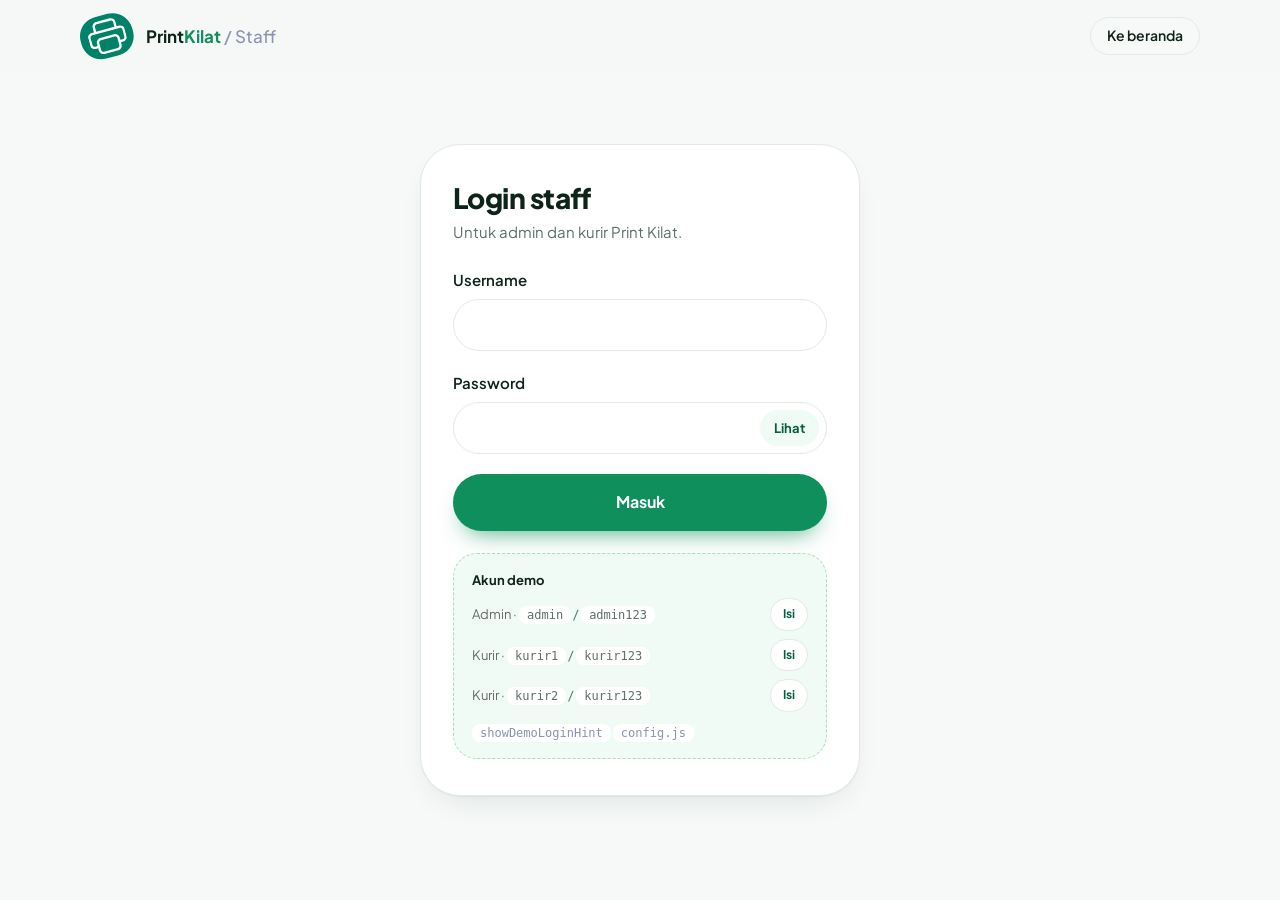
==== admin.html @ 1c11939b "Initial commit - prototype" ====
<!doctype html>
<html lang="id">
  <head>
    <meta charset="UTF-8" />
    <meta name="viewport" content="width=device-width, initial-scale=1.0" />
    <meta name="theme-color" content="#0e8f5c" />
    <meta name="robots" content="noindex" />
    <link rel="icon" href="assets/logo.svg" type="image/svg+xml" />
    <link rel="preconnect" href="https://fonts.googleapis.com" />
    <link rel="preconnect" href="https://fonts.gstatic.com" crossorigin />
    <link
      href="https://fonts.googleapis.com/css2?family=Plus+Jakarta+Sans:wght@400;500;600;700;800&display=swap"
      rel="stylesheet"
    />
    <link rel="stylesheet" href="css/style.css" />
    <link rel="stylesheet" href="css/staff.css" />
    <title>Dashboard admin — Print Kilat</title>
    <script src="js/config.js"></script>
    <script src="js/auth.js"></script>
    <script>
      window.KilatAuth.guard("admin");
    </script>
  </head>
  <body class="staff">
    <header class="site-header">
      <div class="container">
        <a class="staff-brand" href="admin.html"
          ><span class="staff-mark"
            ><svg
              width="54"
              height="47"
              viewBox="0 0 54 47"
              fill="none"
              xmlns="http://www.w3.org/2000/svg"
            >
              <path
                d="M39.0038 42.2586L26.3091 45.6123C15.6298 48.4336 4.55198 42.0997 1.56615 31.4653L0.74669 28.5466C-2.23914 17.9121 3.99767 7.00408 14.677 4.1828L27.3717 0.829096C38.051 -1.99218 49.1288 4.34167 52.1146 14.9762L52.9341 17.8948C55.9199 28.5293 49.6831 39.4373 39.0038 42.2586Z"
                fill="#008268"
              />
              <mask
                id="mask0_0_1"
                style="mask-type: luminance"
                maskUnits="userSpaceOnUse"
                x="3"
                y="0"
                width="48"
                height="47"
              >
                <path
                  d="M40.3651 1.46393e-05L3.98454 9.9082L13.8927 46.2888L50.2733 36.3806L40.3651 1.46393e-05Z"
                  fill="white"
                />
              </mask>
              <g mask="url(#mask0_0_1)">
                <path
                  d="M15.9728 9.08561C14.7667 9.41401 13.7405 10.2082 13.1199 11.2933C12.4993 12.3784 12.3352 13.6656 12.6637 14.8717L13.9022 19.4192L11.6285 20.0385C10.4224 20.367 9.39616 21.1611 8.77556 22.2462C8.15496 23.3313 7.99087 24.6185 8.31937 25.8246L10.1772 32.646C10.5057 33.8521 11.2998 34.8783 12.3849 35.4988C13.47 36.1194 14.7572 36.2835 15.9633 35.955L18.2371 35.3358L18.8564 37.6096C19.1848 38.8156 19.979 39.8419 21.0641 40.4624C22.1492 41.083 23.4364 41.2471 24.6425 40.9186L38.2852 37.203C39.4913 36.8745 40.5175 36.0804 41.1381 34.9953C41.7586 33.9102 41.9227 32.623 41.5942 31.4169L40.975 29.1431L43.2488 28.5239C44.4549 28.1954 45.4811 27.4012 46.1016 26.3161C46.7222 25.231 46.8863 23.9438 46.5578 22.7378L44.7 15.9164C44.3716 14.7103 43.5774 13.6841 42.4923 13.0635C41.4072 12.443 40.12 12.2789 38.9139 12.6073L36.6401 13.2266L35.4016 8.67901C35.0731 7.47291 34.279 6.44672 33.1939 5.82622C32.1088 5.20562 30.8216 5.04151 29.6155 5.36999L15.9728 9.08561ZM14.9375 14.2524C14.7733 13.6494 14.8553 13.0058 15.1656 12.4632C15.4759 11.9207 15.989 11.5236 16.592 11.3594L30.2348 7.64382C30.8378 7.47952 31.4814 7.56162 32.024 7.87192C32.5665 8.18212 32.9636 8.69521 33.1278 9.29831L34.3663 13.8459L16.176 18.8L14.9375 14.2524ZM20.3076 25.0021C19.1015 25.3306 18.0753 26.1247 17.4548 27.2098C16.8342 28.2949 16.6701 29.5821 16.9986 30.7882L17.6178 33.062L15.344 33.6812C14.741 33.8455 14.0974 33.7634 13.5549 33.4531C13.0123 33.1429 12.6152 32.6298 12.451 32.0267L10.5932 25.2053C10.429 24.6023 10.511 23.9587 10.8213 23.4162C11.1316 22.8736 11.6447 22.4765 12.2477 22.3123L39.5332 14.8811C40.1362 14.7169 40.7798 14.7989 41.3224 15.1092C41.8649 15.4195 42.262 15.9326 42.4262 16.5357L44.284 23.357C44.4483 23.9601 44.3662 24.6037 44.0559 25.1462C43.7457 25.6888 43.2326 26.0858 42.6295 26.2501L40.3557 26.8693L39.7365 24.5955C39.408 23.3895 38.6138 22.3632 37.5287 21.7427C36.4436 21.1221 35.1564 20.958 33.9503 21.2865L20.3076 25.0021ZM37.4627 25.2148L39.3205 32.0362C39.4847 32.6392 39.4026 33.2828 39.0924 33.8254C38.7821 34.3679 38.269 34.765 37.6659 34.9292L24.0232 38.6448C23.4202 38.8091 22.7766 38.727 22.234 38.4167C21.6915 38.1064 21.2944 37.5933 21.1301 36.9903L19.2724 30.1689C19.1081 29.5659 19.1902 28.9223 19.5004 28.3797C19.8107 27.8372 20.3238 27.4401 20.9269 27.2759L34.5696 23.5603C35.1727 23.396 35.8163 23.4781 36.3588 23.7884C36.9014 24.0987 37.2984 24.6118 37.4627 25.2148Z"
                  fill="white"
                />
              </g></svg></span
          ><span class="staff-name">Print<b>Kilat</b> <i>/ Staff</i></span></a
        >
        <div class="staff-user">
          <span id="whoLabel"></span
          ><button type="button" class="pill-btn" id="btnLogout">Keluar</button>
        </div>
      </div>
    </header>

    <main class="container staff-main">
      <span class="role-chip">Admin dashboard</span>
      <h1 id="hello">Halo, Admin.</h1>
      <p class="lead">Pantau alur pesanan Print Kilat dari satu tempat.</p>

      <section class="stat-grid" aria-label="Ringkasan">
        <div class="stat">
          <span class="icon-badge"
            ><svg
              width="20"
              height="20"
              viewBox="0 0 24 24"
              fill="none"
              stroke="currentColor"
              stroke-width="2.2"
              stroke-linecap="round"
              stroke-linejoin="round"
              aria-hidden="true"
            >
              <rect x="5" y="3" width="14" height="18" rx="3" />
              <path d="M9 3h6v3H9zM9 11h6M9 15h6" /></svg
          ></span>
          <p class="stat-label">Total pesanan</p>
          <p class="stat-value" id="statTotal">0</p>
        </div>
        <div class="stat">
          <span class="icon-badge"
            ><svg
              width="20"
              height="20"
              viewBox="0 0 24 24"
              fill="none"
              stroke="currentColor"
              stroke-width="2.2"
              stroke-linecap="round"
              stroke-linejoin="round"
              aria-hidden="true"
            >
              <path d="M3 6h11v10H3zM14 9h4l3 3v4h-7" />
              <circle cx="7" cy="18" r="2" />
              <circle cx="17" cy="18" r="2" /></svg
          ></span>
          <p class="stat-label">Masih berjalan</p>
          <p class="stat-value" id="statRunning">0</p>
        </div>
        <div class="stat">
          <span class="icon-badge"
            ><svg
              width="20"
              height="20"
              viewBox="0 0 24 24"
              fill="none"
              stroke="currentColor"
              stroke-width="2.2"
              stroke-linecap="round"
              stroke-linejoin="round"
              aria-hidden="true"
            >
              <path d="M3 3v18h18M8 17v-5M13 17V8M18 17v-8" /></svg
          ></span>
          <p class="stat-label">Pendapatan</p>
          <p class="stat-value" id="statRevenue">Rp0</p>
        </div>
      </section>

      <section class="card list-card" aria-labelledby="listTitle">
        <div class="list-head">
          <h2 id="listTitle">Pesanan terbaru</h2>
          <span class="count-chip" id="countChip">0 order</span>
        </div>
        <div
          class="filters"
          id="filters"
          role="group"
          aria-label="Filter pesanan"
        ></div>
        <div class="order-list" id="orderList"></div>
      </section>

      <div class="demo-tools">
        <p>
          Alat demo. Data pesanan tersimpan di browser ini saja, jadi pesanan
          dari perangkat lain tidak akan muncul di sini.
        </p>
        <button type="button" class="btn btn-ghost btn-sm" id="btnSeed">
          Isi data contoh
        </button>
        <button type="button" class="btn btn-ghost btn-sm" id="btnClear">
          Hapus semua data
        </button>
      </div>
    </main>

    <script src="js/db.js"></script>
    <script src="js/pricing.js"></script>
    <script src="js/admin.js"></script>
  </body>
</html>
---- css/style.css ----
/* ============================================================
   Print Kilat — style.css
   Bagian: 1 Token · 2 Dasar · 3 Komponen · 4 Landing · 5 Pemesanan · 6 Pelacakan
   ============================================================ */

/* ---------- 1. TOKEN ---------- */
:root {
  --green-800: #065f3d;
  --green-700: #0a7a4d;
  --green-600: #0e8f5c;
  --green-500: #16a56a;
  --mint-50: #f1fbf6;
  --mint-100: #e3f7ec;
  --mint-200: #c9eed9;
  --mint-300: #a9e0c2;
  --ink: #0f2419;
  --muted: #5d7066;
  --hint: #8a93b3;
  --line: #e3e9e5;
  --bg: #f5f8f6;
  --card: #ffffff;
  --danger: #b93a0b;
  --danger-bg: #fff1ea;
  --r-sm: 14px;
  --r-md: 20px;
  --r-lg: 28px;
  --shadow:
    0 1px 2px rgba(15, 36, 25, 0.04), 0 14px 34px -16px rgba(15, 36, 25, 0.14);
  --font: "Plus Jakarta Sans", system-ui, -apple-system, "Segoe UI", sans-serif;
}

/* ---------- 2. DASAR ---------- */
/* Buat gambar di index */
.image {
  width: 400px;
  height: 600px;
  border-radius: 20px;
  overflow: hidden;
}

.image img {
  width: 100%;
  height: 100%;
  object-fit: cover;
  display: block;
}
*,
*::before,
*::after {
  box-sizing: border-box;
}
html {
  scroll-behavior: smooth;
}
body {
  margin: 0;
  background: var(--bg);
  color: var(--ink);
  font: 400 16px/1.55 var(--font);
  -webkit-font-smoothing: antialiased;
}
body.modal-open {
  overflow: hidden;
}
img,
svg {
  display: block;
  max-width: 100%;
}
button,
input,
select {
  font: inherit;
  color: inherit;
}
a {
  color: inherit;
}
h1,
h2,
h3,
p {
  margin: 0;
}
h1,
h2,
h3 {
  letter-spacing: -0.02em;
  line-height: 1.2;
}
:focus-visible {
  outline: 3px solid var(--green-500);
  outline-offset: 3px;
}
[hidden] {
  display: none !important;
}
.container {
  width: min(1120px, 100% - 40px);
  margin-inline: auto;
}
.sr-only {
  position: absolute;
  width: 1px;
  height: 1px;
  padding: 0;
  margin: -1px;
  overflow: hidden;
  clip: rect(0, 0, 0, 0);
  white-space: nowrap;
  border: 0;
}
@media (prefers-reduced-motion: reduce) {
  *,
  *::before,
  *::after {
    animation: none !important;
    transition: none !important;
    scroll-behavior: auto !important;
  }
}

/* ---------- 3. KOMPONEN ---------- */
.site-header {
  position: sticky;
  top: 0;
  z-index: 20;
  background: rgba(245, 248, 246, 0.88);
  backdrop-filter: blur(12px);
  -webkit-backdrop-filter: blur(12px);
}
.site-header .container {
  display: flex;
  align-items: center;
  justify-content: space-between;
  height: 72px;
}
.logo {
  display: inline-flex;
  align-items: center;
  gap: 10px;
  font-weight: 800;
  font-size: 19px;
  letter-spacing: -0.02em;
  text-decoration: none;
}
.nav {
  display: flex;
  align-items: center;
  gap: 6px;
}
.nav .link {
  padding: 10px 14px;
  border-radius: 999px;
  text-decoration: none;
  color: var(--muted);
  font-weight: 600;
  font-size: 15px;
  transition:
    background 0.15s,
    color 0.15s;
}
.nav .link:hover {
  background: var(--mint-100);
  color: var(--green-800);
}
@media (max-width: 720px) {
  .nav .link {
    display: none;
  }
}

.btn {
  display: inline-flex;
  align-items: center;
  justify-content: center;
  gap: 8px;
  border: 0;
  cursor: pointer;
  border-radius: 999px;
  padding: 14px 26px;
  font-weight: 700;
  font-size: 16px;
  text-decoration: none;
  transition:
    transform 0.15s,
    background 0.15s,
    box-shadow 0.15s;
}
.btn-primary {
  background: var(--green-600);
  color: #fff;
  box-shadow: 0 12px 24px -12px rgba(14, 143, 92, 0.8);
}
.btn-primary:hover {
  background: var(--green-700);
}
.btn-primary:active {
  transform: scale(0.98);
}
.btn-primary[disabled] {
  background: #b3c7bc;
  box-shadow: none;
  cursor: not-allowed;
}
.btn-ghost {
  background: #fff;
  border: 1px solid var(--line);
  color: var(--ink);
}
.btn-ghost:hover {
  background: var(--mint-50);
  border-color: var(--mint-300);
}
.btn-ghost[disabled] {
  opacity: 0.6;
  cursor: not-allowed;
}
.btn-block {
  width: 100%;
  padding: 16px 24px;
}
.btn-sm {
  padding: 10px 18px;
  font-size: 14px;
}

.card {
  background: var(--card);
  border: 1px solid var(--line);
  border-radius: var(--r-lg);
  padding: 28px;
  box-shadow: var(--shadow);
}
.card-head {
  display: flex;
  justify-content: space-between;
  align-items: flex-start;
  gap: 12px;
  margin-bottom: 20px;
}
.card-head h2 {
  font-size: 24px;
  font-weight: 800;
}
.eyebrow {
  font-size: 12px;
  font-weight: 700;
  letter-spacing: 0.12em;
  text-transform: uppercase;
  color: var(--green-600);
  margin-bottom: 8px;
  display: flex;
  align-items: center;
  gap: 6px;
}
.icon-badge {
  width: 40px;
  height: 40px;
  border-radius: 50%;
  display: grid;
  place-items: center;
  color: var(--green-600);
  background: var(--mint-50);
  flex: none;
}
.chip {
  font-size: 12px;
  font-weight: 600;
  color: var(--muted);
  background: #fff;
  border: 1px solid var(--line);
  padding: 3px 12px;
  border-radius: 999px;
}
.hint {
  font-size: 13px;
  color: var(--hint);
  margin-top: 8px;
}
.hint.center {
  text-align: center;
}

.field {
  margin-bottom: 20px;
}
.field:last-child {
  margin-bottom: 0;
}
.field > label,
.field-label {
  display: block;
  font-weight: 600;
  font-size: 15px;
  margin-bottom: 8px;
}
.input,
.select {
  width: 100%;
  height: 52px;
  padding: 0 20px;
  border: 1.5px solid var(--line);
  border-radius: 999px;
  background: #fff;
  font-size: 15px;
  font-weight: 500;
  transition:
    border-color 0.15s,
    box-shadow 0.15s;
}
.input::placeholder {
  color: #9aa79f;
  font-weight: 400;
}
.input:focus,
.select:focus {
  outline: none;
  border-color: var(--green-500);
  box-shadow: 0 0 0 4px rgba(22, 165, 106, 0.15);
}
.input[aria-invalid="true"] {
  border-color: var(--danger);
  box-shadow: 0 0 0 4px rgba(185, 58, 11, 0.1);
}
.select {
  appearance: none;
  -webkit-appearance: none;
  cursor: pointer;
  font-weight: 600;
  padding-right: 48px;
  background-image: url("data:image/svg+xml,%3Csvg xmlns='http://www.w3.org/2000/svg' width='18' height='18' viewBox='0 0 24 24' fill='none' stroke='%230f2419' stroke-width='2.6' stroke-linecap='round' stroke-linejoin='round'%3E%3Cpath d='m6 9 6 6 6-6'/%3E%3C/svg%3E");
  background-repeat: no-repeat;
  background-position: right 18px center;
}
.field-error,
.form-error {
  color: var(--danger);
  font-size: 13px;
  font-weight: 600;
  margin-top: 8px;
}
.form-error {
  background: var(--danger-bg);
  border-radius: var(--r-sm);
  padding: 12px 14px;
  margin: 0 0 14px;
  line-height: 1.45;
}

.seg {
  display: grid;
  grid-auto-flow: column;
  grid-auto-columns: 1fr;
  gap: 4px;
  padding: 4px;
  background: var(--mint-50);
  border: 1.5px solid var(--line);
  border-radius: 999px;
}
.seg label {
  position: relative;
}
.seg input {
  position: absolute;
  inset: 0;
  opacity: 0;
  cursor: pointer;
}
.seg span {
  display: block;
  text-align: center;
  padding: 11px 10px;
  border-radius: 999px;
  font-weight: 600;
  font-size: 14px;
  color: var(--muted);
  transition:
    background 0.15s,
    color 0.15s;
}
.seg input:checked + span {
  background: #fff;
  color: var(--green-800);
  box-shadow: 0 1px 4px rgba(15, 36, 25, 0.14);
}
.seg input:focus-visible + span {
  outline: 3px solid var(--green-500);
}

.stepper {
  display: flex;
  align-items: center;
  height: 52px;
  border: 1.5px solid var(--line);
  border-radius: 999px;
  background: #fff;
  padding: 0 6px;
}
.stepper:focus-within {
  border-color: var(--green-500);
  box-shadow: 0 0 0 4px rgba(22, 165, 106, 0.15);
}
.stepper button {
  width: 40px;
  height: 40px;
  border: 0;
  border-radius: 50%;
  background: var(--mint-50);
  color: var(--green-700);
  font-size: 20px;
  font-weight: 700;
  cursor: pointer;
  line-height: 1;
}
.stepper button:hover {
  background: var(--mint-100);
}
.stepper input {
  flex: 1;
  min-width: 0;
  border: 0;
  outline: 0;
  text-align: center;
  font-weight: 700;
  font-size: 16px;
  background: transparent;
  -moz-appearance: textfield;
}
.stepper input::-webkit-outer-spin-button,
.stepper input::-webkit-inner-spin-button {
  -webkit-appearance: none;
  margin: 0;
}

.grid-2 {
  display: grid;
  grid-template-columns: 1fr 1fr;
  gap: 20px;
}
@media (max-width: 560px) {
  .grid-2 {
    grid-template-columns: 1fr;
  }
}

/* ---------- 4. LANDING ---------- */
.hero {
  display: grid;
  grid-template-columns: 1.05fr 0.95fr;
  gap: 40px;
  align-items: center;
  padding: 48px 0 72px;
}
.hero h1 {
  font-size: clamp(40px, 6vw, 68px);
  font-weight: 800;
  letter-spacing: -0.035em;
  line-height: 1.05;
  max-width: 12ch;
}
.hero-lead {
  margin-top: 20px;
  font-size: 19px;
  color: var(--muted);
  max-width: 46ch;
}
.hero-cta {
  display: flex;
  flex-wrap: wrap;
  gap: 12px;
  margin-top: 32px;
}
.hero-cta .btn-primary {
  padding: 18px 34px;
  font-size: 17px;
}
.hero-facts {
  list-style: none;
  padding: 0;
  margin: 32px 0 0;
  display: flex;
  flex-wrap: wrap;
  gap: 10px;
}
.hero-facts li {
  background: #fff;
  border: 1px solid var(--line);
  padding: 8px 16px;
  border-radius: 999px;
  font-size: 14px;
  font-weight: 600;
  color: var(--green-800);
}

.hero-art {
  position: relative;
  background: var(--mint-100);
  border-radius: 44px;
  padding: 28px 20px 8px;
  overflow: hidden;
}
.hero-art .image {
  width: 100%;
  height: auto;
}
.art-chip {
  position: absolute;
  background: #fff;
  border-radius: 999px;
  padding: 10px 16px;
  font-size: 13px;
  font-weight: 700;
  box-shadow: var(--shadow);
  display: flex;
  align-items: center;
  gap: 8px;
}
.art-chip i {
  width: 10px;
  height: 10px;
  border-radius: 50%;
  background: var(--green-500);
}
.art-chip.c1 {
  top: 26px;
  left: 22px;
}
.art-chip.c2 {
  bottom: 34px;
  right: 22px;
}
.paper-feed {
  animation: feed 5s ease-in-out infinite;
  transform-box: fill-box;
}
@keyframes feed {
  0% {
    transform: translateY(90px);
    opacity: 0;
  }
  8% {
    opacity: 1;
  }
  58%,
  86% {
    transform: translateY(0);
    opacity: 1;
  }
  100% {
    transform: translateY(-14px);
    opacity: 0;
  }
}

.section {
  padding: 72px 0;
}
.section-head {
  max-width: 640px;
  margin-bottom: 36px;
}
.section-head h2 {
  font-size: clamp(28px, 4vw, 40px);
  font-weight: 800;
}
.section-head p {
  margin-top: 12px;
  color: var(--muted);
  font-size: 17px;
}

.how {
  display: grid;
  grid-template-columns: repeat(3, 1fr);
  gap: 20px;
}
.how .card {
  padding: 28px;
}
.how-num {
  width: 44px;
  height: 44px;
  border-radius: 50%;
  background: var(--green-600);
  color: #fff;
  display: grid;
  place-items: center;
  font-weight: 800;
  margin-bottom: 18px;
}
.how h3 {
  font-size: 20px;
  font-weight: 800;
  margin-bottom: 8px;
}
.how p {
  color: var(--muted);
}

.bento {
  display: grid;
  grid-template-columns: repeat(3, 1fr);
  gap: 20px;
}
.bento .card {
  padding: 28px;
}
.bento .wide {
  grid-column: span 2;
  background: var(--green-600);
  border-color: var(--green-600);
  color: #fff;
}
.bento .wide p {
  color: rgba(255, 255, 255, 0.85);
}
.bento h3 {
  font-size: 20px;
  font-weight: 800;
  margin: 14px 0 8px;
}
.bento p {
  color: var(--muted);
}
.bento .icon-badge {
  width: 46px;
  height: 46px;
}
.bento .wide .icon-badge {
  background: rgba(255, 255, 255, 0.18);
  color: #fff;
}
.big-metric {
  font-size: clamp(40px, 6vw, 64px);
  font-weight: 800;
  letter-spacing: -0.04em;
  line-height: 1;
  margin-top: 18px;
}
.big-metric small {
  font-size: 0.38em;
  font-weight: 700;
  letter-spacing: 0;
  margin-left: 8px;
  opacity: 0.85;
}

.price-band {
  display: grid;
  grid-template-columns: 1fr 1fr;
  gap: 32px;
  align-items: center;
  background: #fff;
  border: 1px solid var(--line);
  border-radius: 40px;
  padding: 44px;
  box-shadow: var(--shadow);
}
.price-list {
  list-style: none;
  margin: 0;
  padding: 0;
  display: grid;
  gap: 10px;
}
.price-list li {
  display: flex;
  justify-content: space-between;
  gap: 12px;
  padding: 14px 20px;
  background: var(--mint-50);
  border-radius: 999px;
  font-weight: 600;
}
.price-list li strong {
  color: var(--green-700);
}

.cta-band {
  text-align: center;
  background: var(--green-600);
  color: #fff;
  border-radius: 44px;
  padding: 64px 24px;
}
.cta-band h2 {
  font-size: clamp(28px, 4vw, 42px);
  font-weight: 800;
}
.cta-band p {
  margin: 12px auto 28px;
  max-width: 44ch;
  opacity: 0.9;
}
.cta-band .btn {
  background: #fff;
  color: var(--green-800);
  padding: 18px 36px;
  font-size: 17px;
}
.cta-band .btn:hover {
  background: var(--mint-100);
}
.site-footer {
  padding: 40px 0 56px;
  color: var(--muted);
  font-size: 14px;
  text-align: center;
}

@media (max-width: 900px) {
  .hero {
    grid-template-columns: 1fr;
    padding-top: 24px;
  }
  .hero h1 {
    max-width: none;
  }
  .how,
  .bento {
    grid-template-columns: 1fr;
  }
  .bento .wide {
    grid-column: auto;
  }
  .price-band {
    grid-template-columns: 1fr;
    padding: 28px;
  }
}

/* ---------- 5. PEMESANAN ---------- */
.page-head {
  padding: 12px 0 28px;
}
.back {
  display: inline-flex;
  align-items: center;
  gap: 6px;
  text-decoration: none;
  color: var(--muted);
  font-weight: 600;
  font-size: 14px;
  margin-bottom: 14px;
}
.back:hover {
  color: var(--green-700);
}
.page-head h1 {
  font-size: clamp(28px, 4vw, 38px);
  font-weight: 800;
}
.page-head p {
  color: var(--muted);
  margin-top: 6px;
}

.order-grid {
  display: grid;
  grid-template-columns: minmax(0, 1fr) 360px;
  gap: 24px;
  align-items: start;
  padding-bottom: 64px;
}
.steps {
  display: grid;
  gap: 24px;
}
.side {
  position: sticky;
  top: 92px;
  display: grid;
  gap: 16px;
}
@media (max-width: 960px) {
  .order-grid {
    grid-template-columns: 1fr;
  }
  .side {
    position: static;
  }
}
@media (max-width: 560px) {
  .card {
    padding: 22px;
  }
  .card-head h2 {
    font-size: 21px;
  }
}

.loc-row {
  display: flex;
  flex-wrap: wrap;
  align-items: center;
  gap: 12px;
}
.loc-row .hint {
  margin: 0;
  flex: 1 1 200px;
}

.dropzone {
  position: relative;
  display: grid;
  place-items: center;
  text-align: center;
  gap: 4px;
  padding: 40px 20px;
  border: 2px dashed var(--mint-300);
  border-radius: 24px;
  background: #fbfefc;
  cursor: pointer;
  transition:
    background 0.15s,
    border-color 0.15s;
}
.dropzone:hover,
.dropzone.is-drag {
  background: var(--mint-50);
  border-color: var(--green-500);
}
.dropzone:focus-within {
  outline: 3px solid var(--green-500);
  outline-offset: 3px;
}
.dropzone.is-invalid {
  border-color: var(--danger);
  background: var(--danger-bg);
}
.dz-icon {
  width: 52px;
  height: 52px;
  border-radius: 50%;
  background: #fff;
  display: grid;
  place-items: center;
  color: var(--green-600);
  box-shadow: var(--shadow);
  margin-bottom: 8px;
}
.dz-title {
  font-weight: 700;
  font-size: 15px;
}
.dz-sub {
  font-size: 12px;
  color: var(--hint);
}
.file-input {
  position: absolute;
  width: 1px;
  height: 1px;
  opacity: 0;
}

.preview {
  margin-top: 18px;
  border: 1px solid var(--line);
  border-radius: 24px;
  overflow: hidden;
}
.preview-top {
  display: flex;
  align-items: center;
  gap: 12px;
  padding: 14px 18px;
  background: var(--mint-50);
  flex-wrap: wrap;
}
.file-badge {
  width: 42px;
  height: 42px;
  border-radius: 12px;
  background: var(--green-600);
  color: #fff;
  font-size: 11px;
  font-weight: 800;
  display: grid;
  place-items: center;
  flex: none;
}
.file-meta {
  flex: 1 1 160px;
  min-width: 0;
}
.file-name {
  font-weight: 700;
  font-size: 15px;
  overflow: hidden;
  text-overflow: ellipsis;
  white-space: nowrap;
}
.file-sub {
  font-size: 13px;
  color: var(--muted);
}
.preview-stage {
  background: #e8eeea;
  padding: 16px;
  max-height: 540px;
  overflow: auto;
}
.preview-stage canvas {
  width: 100%;
  height: auto;
  border-radius: 8px;
  box-shadow: 0 6px 20px -8px rgba(15, 36, 25, 0.35);
  background: #fff;
}
.docx-paper {
  background: #fff;
  padding: 32px;
  border-radius: 8px;
  font-size: 14px;
  line-height: 1.65;
  box-shadow: 0 6px 20px -8px rgba(15, 36, 25, 0.35);
  overflow-wrap: anywhere;
}
.docx-paper img {
  max-width: 100%;
  height: auto;
}
.docx-paper table {
  border-collapse: collapse;
  max-width: 100%;
}
.docx-paper td,
.docx-paper th {
  border: 1px solid var(--line);
  padding: 6px 10px;
}
.preview-bottom {
  display: flex;
  align-items: center;
  justify-content: space-between;
  gap: 12px;
  padding: 12px 18px;
  flex-wrap: wrap;
  border-top: 1px solid var(--line);
}
.pager {
  display: inline-flex;
  align-items: center;
  gap: 10px;
  font-size: 14px;
  font-weight: 600;
}
.pager button {
  width: 36px;
  height: 36px;
  border-radius: 50%;
  border: 1px solid var(--line);
  background: #fff;
  cursor: pointer;
  font-weight: 700;
}
.pager button:hover:not([disabled]) {
  background: var(--mint-100);
}
.pager button[disabled] {
  opacity: 0.4;
  cursor: not-allowed;
}
.pages-edit {
  display: inline-flex;
  align-items: center;
  gap: 8px;
  font-size: 13px;
  color: var(--muted);
}
.pages-edit input {
  width: 72px;
  height: 36px;
  border: 1.5px solid var(--line);
  border-radius: 999px;
  text-align: center;
  font-weight: 700;
}
.preview-note {
  font-size: 12px;
  color: var(--hint);
  padding: 0 18px 14px;
}
.spinner {
  width: 22px;
  height: 22px;
  border-radius: 50%;
  border: 3px solid var(--mint-200);
  border-top-color: var(--green-600);
  animation: spin 0.8s linear infinite;
}
@keyframes spin {
  to {
    transform: rotate(360deg);
  }
}
.loading-row {
  display: flex;
  align-items: center;
  gap: 12px;
  padding: 24px;
  color: var(--muted);
  font-size: 14px;
}

.summary {
  background: var(--mint-100);
  border-color: var(--mint-200);
}
.summary .card-head {
  margin-bottom: 16px;
}
.summary h2 {
  font-size: 24px;
}
.eta-box {
  background: var(--mint-50);
  border-radius: 22px;
  padding: 18px 20px;
  margin-bottom: 18px;
}
.eta-box .eyebrow {
  margin-bottom: 6px;
}
.eta-main {
  font-size: 20px;
  font-weight: 800;
}
.eta-box.is-out {
  background: var(--danger-bg);
}
.eta-box.is-out .eta-main,
.eta-box.is-out .eyebrow {
  color: var(--danger);
}
.lines {
  margin: 0 0 16px;
  padding: 0 0 16px;
  border-bottom: 1px solid var(--mint-300);
  display: grid;
  gap: 8px;
  font-size: 14px;
  color: var(--muted);
}
.lines div {
  display: flex;
  justify-content: space-between;
  gap: 12px;
}
.lines dt {
  margin: 0;
}
.lines dd {
  margin: 0;
  font-weight: 700;
  color: var(--ink);
  white-space: nowrap;
}
.total {
  display: flex;
  justify-content: space-between;
  align-items: baseline;
  margin-bottom: 18px;
  font-weight: 700;
}
.total strong {
  font-size: 32px;
  font-weight: 800;
  color: var(--green-700);
  letter-spacing: -0.02em;
}
.note-card {
  display: flex;
  gap: 12px;
  align-items: center;
  background: #fff;
  border: 1px solid var(--line);
  border-radius: 999px;
  padding: 14px 20px;
  font-size: 13px;
  color: var(--muted);
}
.note-card .icon-badge {
  width: 34px;
  height: 34px;
  background: var(--bg);
  color: var(--muted);
}

.modal {
  position: fixed;
  inset: 0;
  z-index: 100;
  display: grid;
  place-items: center;
  padding: 20px;
}
.modal-backdrop {
  position: absolute;
  inset: 0;
  background: rgba(9, 31, 20, 0.55);
  backdrop-filter: blur(4px);
  -webkit-backdrop-filter: blur(4px);
}
.modal-card {
  position: relative;
  width: min(420px, 100%);
  max-height: calc(100vh - 32px);
  overflow: auto;
  background: #fff;
  border-radius: 36px;
  padding: 32px 28px 28px;
  text-align: center;
  animation: pop 0.22s ease-out;
}
@keyframes pop {
  from {
    transform: translateY(14px) scale(0.97);
    opacity: 0;
  }
  to {
    transform: none;
    opacity: 1;
  }
}
.modal-card h2 {
  font-size: 24px;
  font-weight: 800;
}
.qr-frame {
  position: relative;
  width: 236px;
  margin: 20px auto 14px;
  padding: 14px;
  border: 2px solid var(--mint-200);
  border-radius: 28px;
  background: #fff;
}
.qr-frame svg {
  width: 100%;
  height: auto;
}
.qr-tag {
  position: absolute;
  left: 50%;
  top: 50%;
  transform: translate(-50%, -50%) rotate(-12deg);
  background: var(--green-600);
  color: #fff;
  font-weight: 800;
  letter-spacing: 0.14em;
  font-size: 13px;
  padding: 6px 16px;
  border-radius: 999px;
  border: 3px solid #fff;
}
.pay-amount {
  font-size: 30px;
  font-weight: 800;
  color: var(--green-700);
  letter-spacing: -0.02em;
}
.modal-card .btn {
  margin-top: 10px;
}
.modal-card .hint {
  margin: 6px 0 0;
}
.success-mark {
  width: 88px;
  height: 88px;
  margin: 8px auto 16px;
}
.success-mark circle {
  fill: var(--mint-100);
}
.success-mark path {
  fill: none;
  stroke: var(--green-600);
  stroke-width: 6;
  stroke-linecap: round;
  stroke-linejoin: round;
  stroke-dasharray: 60;
  stroke-dashoffset: 60;
  animation: draw 0.5s 0.15s ease-out forwards;
}
@keyframes draw {
  to {
    stroke-dashoffset: 0;
  }
}

/* ---------- 6. PELACAKAN ---------- */
.track-head {
  padding: 12px 0 28px;
  max-width: 720px;
}
.track-head h1 {
  font-size: clamp(28px, 4.4vw, 42px);
  font-weight: 800;
}
.track-head p.lead {
  color: var(--muted);
  margin-top: 8px;
  font-size: 17px;
}
.track-grid {
  display: grid;
  grid-template-columns: minmax(0, 1fr) 360px;
  gap: 24px;
  align-items: start;
  padding-bottom: 64px;
}
.track-col {
  display: grid;
  gap: 24px;
}
@media (max-width: 960px) {
  .track-grid {
    grid-template-columns: 1fr;
  }
}

.route {
  display: grid;
  grid-template-columns: auto 1fr auto;
  align-items: center;
  gap: 14px;
  margin: 8px 0 22px;
}
.route-node {
  display: grid;
  justify-items: center;
  gap: 8px;
  text-align: center;
  font-size: 12px;
  font-weight: 700;
  color: var(--muted);
  max-width: 96px;
}
.pin {
  width: 26px;
  height: 26px;
  border-radius: 50%;
  border: 6px solid var(--green-600);
  background: #fff;
}
.pin.end {
  background: var(--green-600);
  border-color: var(--mint-200);
}
.route-line {
  position: relative;
  height: 8px;
  border-radius: 999px;
  background: var(--mint-100);
}
.route-fill {
  position: absolute;
  inset: 0 auto 0 0;
  width: 0;
  border-radius: 999px;
  background: var(--green-500);
  transition: width 0.5s linear;
}
.route-rider {
  position: absolute;
  top: 50%;
  left: 0;
  width: 44px;
  height: 44px;
  margin: -22px 0 0 -22px;
  border-radius: 50%;
  background: #fff;
  border: 3px solid var(--green-600);
  display: grid;
  place-items: center;
  color: var(--green-700);
  box-shadow: var(--shadow);
  transition: left 0.5s linear;
}
.route-rider.is-waiting {
  opacity: 0.55;
}
.eta-strip {
  display: flex;
  flex-wrap: wrap;
  gap: 12px;
}
.eta-strip > div {
  flex: 1 1 140px;
  background: var(--mint-50);
  border-radius: 22px;
  padding: 14px 18px;
}
.eta-strip small {
  display: block;
  color: var(--muted);
  font-size: 12px;
  font-weight: 600;
}
.eta-strip strong {
  font-size: 20px;
  font-weight: 800;
}

.timeline {
  list-style: none;
  margin: 0;
  padding: 0;
}
.tl-item {
  position: relative;
  display: grid;
  grid-template-columns: 32px 1fr auto;
  gap: 14px;
  padding-bottom: 26px;
}
.tl-item:last-child {
  padding-bottom: 0;
}
.tl-item::before {
  content: "";
  position: absolute;
  left: 15px;
  top: 32px;
  bottom: 0;
  width: 2px;
  background: var(--line);
}
.tl-item:last-child::before {
  display: none;
}
.tl-dot {
  width: 32px;
  height: 32px;
  border-radius: 50%;
  border: 2px solid var(--line);
  background: #fff;
  display: grid;
  place-items: center;
  color: transparent;
  z-index: 1;
}
.tl-item.is-done .tl-dot {
  background: var(--green-600);
  border-color: var(--green-600);
  color: #fff;
}
.tl-item.is-done::before {
  background: var(--green-500);
}
.tl-item.is-now .tl-dot {
  border-color: var(--green-600);
  background: var(--mint-100);
  box-shadow: 0 0 0 6px rgba(22, 165, 106, 0.18);
}
.tl-title {
  font-weight: 700;
  color: var(--muted);
}
.tl-item.is-done .tl-title,
.tl-item.is-now .tl-title {
  color: var(--ink);
}
.tl-desc {
  font-size: 14px;
  color: var(--muted);
  margin-top: 2px;
}
.tl-time {
  font-size: 13px;
  color: var(--hint);
  font-weight: 600;
  padding-top: 4px;
}

.courier {
  display: flex;
  align-items: center;
  gap: 14px;
}
.avatar {
  width: 52px;
  height: 52px;
  border-radius: 50%;
  background: var(--green-600);
  color: #fff;
  font-weight: 800;
  font-size: 20px;
  display: grid;
  place-items: center;
  flex: none;
}
.courier strong {
  display: block;
  font-size: 17px;
}
.courier span {
  font-size: 13px;
  color: var(--muted);
}
.empty-courier {
  color: var(--muted);
  font-size: 14px;
}
.order-lines {
  display: grid;
  gap: 8px;
  margin: 14px 0 0;
  padding: 14px 0 0;
  border-top: 1px solid var(--line);
  font-size: 14px;
}
.order-lines div {
  display: flex;
  justify-content: space-between;
  gap: 12px;
}
.order-lines dt {
  color: var(--muted);
  margin: 0;
}
.order-lines dd {
  margin: 0;
  font-weight: 700;
  text-align: right;
  overflow-wrap: anywhere;
}
.side-title {
  font-size: 18px;
  font-weight: 800;
  margin-bottom: 4px;
}
.demo-note {
  font-size: 12px;
  color: var(--hint);
  text-align: center;
}
.empty {
  text-align: center;
  padding: 56px 24px;
  max-width: 520px;
  margin: 24px auto 64px;
}
.empty h1 {
  font-size: 28px;
  font-weight: 800;
}
.empty p {
  color: var(--muted);
  margin: 10px 0 24px;
}
.done-banner {
  display: flex;
  align-items: center;
  gap: 14px;
  background: var(--green-600);
  color: #fff;
  border-radius: 999px;
  padding: 16px 24px;
  font-weight: 700;
  margin-bottom: 24px;
}
---- css/staff.css ----
/* ============================================================
   Print Kilat — staff.css (login, dashboard admin, dashboard kurir)
   Dimuat setelah style.css, memakai token warna yang sama.
   ============================================================ */

body.staff {
  background: #f6f9f7;
}

/* ---------- header staf ---------- */
.staff-brand {
  display: inline-flex;
  align-items: center;
  gap: 12px;
  text-decoration: none;
  font-weight: 700;
  font-size: 17px;
}
.staff-name b {
  color: var(--green-600);
  font-weight: 700;
}
.staff-name i {
  font-style: normal;
  color: var(--hint);
  font-weight: 500;
}
.staff-user {
  display: flex;
  align-items: center;
  gap: 12px;
  font-size: 14px;
  color: var(--muted);
  font-weight: 500;
}
.pill-btn {
  border: 1px solid var(--line);
  background: #f6f9f7;
  border-radius: 999px;
  padding: 7px 16px;
  font-size: 14px;
  font-weight: 600;
  cursor: pointer;
  transition: background 0.15s;
}
.pill-btn:hover {
  background: var(--mint-100);
}
@media (max-width: 560px) {
  #whoLabel {
    display: none;
  }
  .staff-name i {
    display: none;
  }
}

/* ---------- sapaan ---------- */
.staff-main {
  padding: 40px 0 72px;
}
.role-chip {
  display: inline-block;
  background: var(--mint-100);
  color: var(--green-700);
  font-size: 13px;
  font-weight: 600;
  padding: 3px 12px;
  border-radius: 999px;
}
.staff-main h1 {
  font-size: clamp(32px, 5vw, 46px);
  font-weight: 800;
  letter-spacing: -0.035em;
  margin-top: 16px;
}
.staff-main .lead {
  color: var(--muted);
  margin: 6px 0 32px;
  font-size: 17px;
}

/* ---------- statistik admin ---------- */
.stat-grid {
  display: grid;
  grid-template-columns: repeat(3, 1fr);
  gap: 16px;
  margin-bottom: 24px;
}
.stat {
  background: #fff;
  border: 1px solid var(--line);
  border-radius: 36px;
  padding: 24px 24px 26px;
  box-shadow: var(--shadow);
}
.stat .icon-badge {
  width: 40px;
  height: 40px;
  background: var(--mint-100);
}
.stat-label {
  margin-top: 28px;
  font-size: 13px;
  font-weight: 600;
  color: var(--hint);
}
.stat-value {
  margin-top: 12px;
  font-size: 32px;
  font-weight: 800;
  letter-spacing: -0.02em;
  line-height: 1.1;
}
@media (max-width: 760px) {
  .stat-grid {
    grid-template-columns: 1fr;
  }
  .stat {
    display: grid;
    grid-template-columns: auto 1fr;
    column-gap: 18px;
    align-items: center;
    padding: 20px 22px;
  }
  .stat-label,
  .stat-value {
    margin-top: 0;
    grid-column: 2;
  }
  .stat .icon-badge {
    grid-row: span 2;
  }
}

/* ---------- daftar pesanan ---------- */
.list-card {
  border-radius: 40px;
  padding: 28px 24px 24px;
}
.list-head {
  display: flex;
  align-items: center;
  justify-content: space-between;
  gap: 12px;
  padding: 0 8px;
  margin-bottom: 16px;
}
.list-head h2 {
  font-size: 22px;
  font-weight: 800;
}
.count-chip {
  font-size: 13px;
  color: var(--muted);
  background: var(--bg);
  padding: 3px 12px;
  border-radius: 999px;
  font-weight: 500;
}
.filters {
  display: flex;
  flex-wrap: wrap;
  gap: 8px;
  padding: 0 8px;
  margin-bottom: 18px;
}
.filter {
  border: 1px solid var(--line);
  background: #fff;
  border-radius: 999px;
  padding: 8px 16px;
  font-size: 14px;
  font-weight: 600;
  color: var(--muted);
  cursor: pointer;
  transition:
    background 0.15s,
    color 0.15s,
    border-color 0.15s;
}
.filter:hover {
  background: var(--mint-50);
}
.filter[aria-pressed="true"] {
  background: var(--green-600);
  border-color: var(--green-600);
  color: #fff;
}
.filter small {
  opacity: 0.75;
  font-weight: 700;
  margin-left: 4px;
}

.order-list {
  display: grid;
  gap: 12px;
}
.order-row {
  background: #f6f9f7;
  border-radius: 30px;
  overflow: hidden;
}
.order-row summary {
  display: grid;
  grid-template-columns: minmax(0, 1fr) auto auto;
  align-items: center;
  gap: 20px;
  padding: 18px 24px;
  cursor: pointer;
  list-style: none;
}
.order-row summary::-webkit-details-marker {
  display: none;
}
.order-row summary:hover {
  background: #f0f6f2;
}
.o-code {
  font-size: 12px;
  font-weight: 700;
  color: var(--green-700);
  letter-spacing: 0.01em;
}
.o-file {
  font-size: 15px;
  font-weight: 700;
  margin-top: 2px;
  overflow: hidden;
  text-overflow: ellipsis;
  white-space: nowrap;
}
.o-status {
  display: inline-flex;
  align-items: center;
  gap: 8px;
  font-size: 13px;
  color: var(--muted);
  white-space: nowrap;
}
.o-status i {
  width: 8px;
  height: 8px;
  border-radius: 50%;
  background: var(--green-500);
  flex: none;
}
.o-status.s-pending i {
  background: #d99a1c;
}
.o-status.s-delivered i {
  background: var(--green-700);
}
.o-price {
  font-size: 15px;
  font-weight: 800;
  color: var(--green-700);
  min-width: 78px;
  text-align: right;
}
.o-detail {
  padding: 4px 24px 22px;
  display: grid;
  gap: 14px;
  border-top: 1px dashed var(--mint-200);
  margin: 0 24px;
  padding-left: 0;
  padding-right: 0;
  padding-top: 18px;
}
.o-grid {
  display: grid;
  grid-template-columns: repeat(2, minmax(0, 1fr));
  gap: 12px 28px;
  margin: 0;
  font-size: 14px;
}
.o-grid div {
  display: grid;
  gap: 2px;
}
.o-grid dt {
  font-size: 12px;
  font-weight: 600;
  color: var(--hint);
}
.o-grid dd {
  margin: 0;
  font-weight: 600;
  overflow-wrap: anywhere;
}
.o-hist {
  display: flex;
  flex-wrap: wrap;
  gap: 8px;
  margin: 0;
  padding: 0;
  list-style: none;
}
.o-hist li {
  background: #fff;
  border: 1px solid var(--line);
  border-radius: 999px;
  padding: 5px 12px;
  font-size: 12px;
  color: var(--muted);
  font-weight: 600;
}
.o-hist li b {
  color: var(--ink);
  font-weight: 700;
}
@media (max-width: 640px) {
  .order-row summary {
    grid-template-columns: 1fr auto;
    row-gap: 6px;
    padding: 16px 20px;
  }
  .o-status {
    grid-column: 1;
    grid-row: 2;
  }
  .o-price {
    grid-column: 2;
    grid-row: 1 / span 2;
  }
  .o-grid {
    grid-template-columns: 1fr;
  }
  .o-detail {
    margin: 0 20px;
  }
}
.empty-state {
  display: grid;
  justify-items: center;
  gap: 12px;
  padding: 56px 16px;
  color: var(--hint);
  font-size: 15px;
  font-weight: 600;
  text-align: center;
}
.empty-state svg {
  color: #c0cbe0;
}

.demo-tools {
  margin-top: 24px;
  display: flex;
  flex-wrap: wrap;
  align-items: center;
  gap: 12px;
  padding: 18px 24px;
  background: #fff;
  border: 1px dashed var(--mint-300);
  border-radius: 999px;
  font-size: 13px;
  color: var(--muted);
}
.demo-tools p {
  flex: 1 1 260px;
}
@media (max-width: 640px) {
  .demo-tools {
    border-radius: 28px;
  }
}

/* ---------- dashboard kurir ---------- */
.tasks-card {
  border-radius: 40px;
  padding: 28px 24px 28px;
}
.tasks-card .card-head {
  padding: 0 8px;
  margin-bottom: 20px;
}
.tasks-card h2 {
  font-size: 22px;
  font-weight: 800;
}
.tasks-card .sub {
  color: var(--muted);
  font-size: 14px;
  margin-top: 4px;
}
.task-list {
  display: grid;
  gap: 16px;
}
.task {
  background: #f6f9f7;
  border-radius: 30px;
  padding: 22px 24px;
  display: grid;
  gap: 14px;
}
.task-top {
  display: flex;
  align-items: flex-start;
  justify-content: space-between;
  gap: 12px;
}
.task-chip {
  display: inline-flex;
  align-items: center;
  gap: 8px;
  font-size: 12px;
  font-weight: 700;
  background: #fff;
  border: 1px solid var(--line);
  border-radius: 999px;
  padding: 5px 12px;
  color: var(--green-800);
  white-space: nowrap;
}
.task-chip i {
  width: 8px;
  height: 8px;
  border-radius: 50%;
  background: var(--green-500);
}
.task-dest {
  display: grid;
  grid-template-columns: auto 1fr;
  gap: 12px;
  align-items: start;
  background: #fff;
  border-radius: 22px;
  padding: 14px 16px;
  font-size: 14px;
}
.task-dest .icon-badge {
  width: 34px;
  height: 34px;
}
.task-dest strong {
  display: block;
}
.task-dest span {
  color: var(--muted);
  overflow-wrap: anywhere;
}
.task-meta {
  display: flex;
  flex-wrap: wrap;
  gap: 8px;
}
.task-meta span {
  background: #fff;
  border: 1px solid var(--line);
  border-radius: 999px;
  padding: 5px 12px;
  font-size: 13px;
  color: var(--muted);
  font-weight: 600;
}
.task-steps {
  display: grid;
  grid-template-columns: repeat(4, 1fr);
  gap: 6px;
}
.task-steps div {
  display: grid;
  gap: 6px;
  font-size: 11px;
  font-weight: 600;
  color: var(--hint);
  text-align: center;
}
.task-steps div::before {
  content: "";
  height: 6px;
  border-radius: 999px;
  background: var(--mint-200);
}
.task-steps div.is-done {
  color: var(--green-700);
}
.task-steps div.is-done::before {
  background: var(--green-600);
}
.task .btn {
  width: 100%;
}
.task-msg {
  color: var(--danger);
  background: var(--danger-bg);
  border-radius: var(--r-sm);
  padding: 10px 14px;
  font-size: 13px;
  font-weight: 600;
  margin-bottom: 14px;
}
.done-list {
  margin-top: 24px;
}
.done-list h3 {
  font-size: 16px;
  font-weight: 800;
  margin-bottom: 10px;
  padding: 0 8px;
}
.done-item {
  display: flex;
  justify-content: space-between;
  gap: 12px;
  padding: 12px 20px;
  border-radius: 999px;
  background: #f6f9f7;
  font-size: 14px;
  margin-bottom: 8px;
}
.done-item b {
  color: var(--green-700);
  font-size: 12px;
  margin-right: 8px;
}
.done-item span:last-child {
  color: var(--hint);
  white-space: nowrap;
}

/* ---------- login ---------- */
.login-wrap {
  min-height: calc(100vh - 72px);
  display: grid;
  place-items: center;
  padding: 32px 20px 64px;
}
.login-card {
  width: min(440px, 100%);
  border-radius: 40px;
  padding: 36px 32px;
}
.login-card .staff-mark {
  margin-bottom: 18px;
}
.login-card h1 {
  font-size: 28px;
  font-weight: 800;
}
.login-card .lead {
  color: var(--muted);
  margin: 6px 0 24px;
  font-size: 15px;
}
.pw-wrap {
  position: relative;
}
.pw-wrap .input {
  padding-right: 84px;
}
.pw-toggle {
  position: absolute;
  right: 8px;
  top: 8px;
  height: 36px;
  border: 0;
  background: var(--mint-50);
  color: var(--green-800);
  border-radius: 999px;
  padding: 0 14px;
  font-size: 13px;
  font-weight: 700;
  cursor: pointer;
}
.hint-box {
  margin-top: 22px;
  background: var(--mint-50);
  border: 1px dashed var(--mint-300);
  border-radius: 24px;
  padding: 16px 18px;
  font-size: 13px;
  color: var(--muted);
}
.hint-box p {
  font-weight: 700;
  color: var(--ink);
  margin-bottom: 8px;
}
.hint-box ul {
  list-style: none;
  margin: 0;
  padding: 0;
  display: grid;
  gap: 8px;
}
.hint-box li {
  display: flex;
  justify-content: space-between;
  align-items: center;
  gap: 10px;
}
.hint-box code {
  background: #fff;
  border-radius: 8px;
  padding: 2px 8px;
  font-size: 12px;
}
.hint-box button {
  border: 0;
  background: #fff;
  color: var(--green-800);
  font-weight: 700;
  font-size: 12px;
  border-radius: 999px;
  padding: 6px 12px;
  cursor: pointer;
  border: 1px solid var(--line);
}
.hint-box .warn {
  margin-top: 10px;
  color: var(--hint);
  font-weight: 500;
}
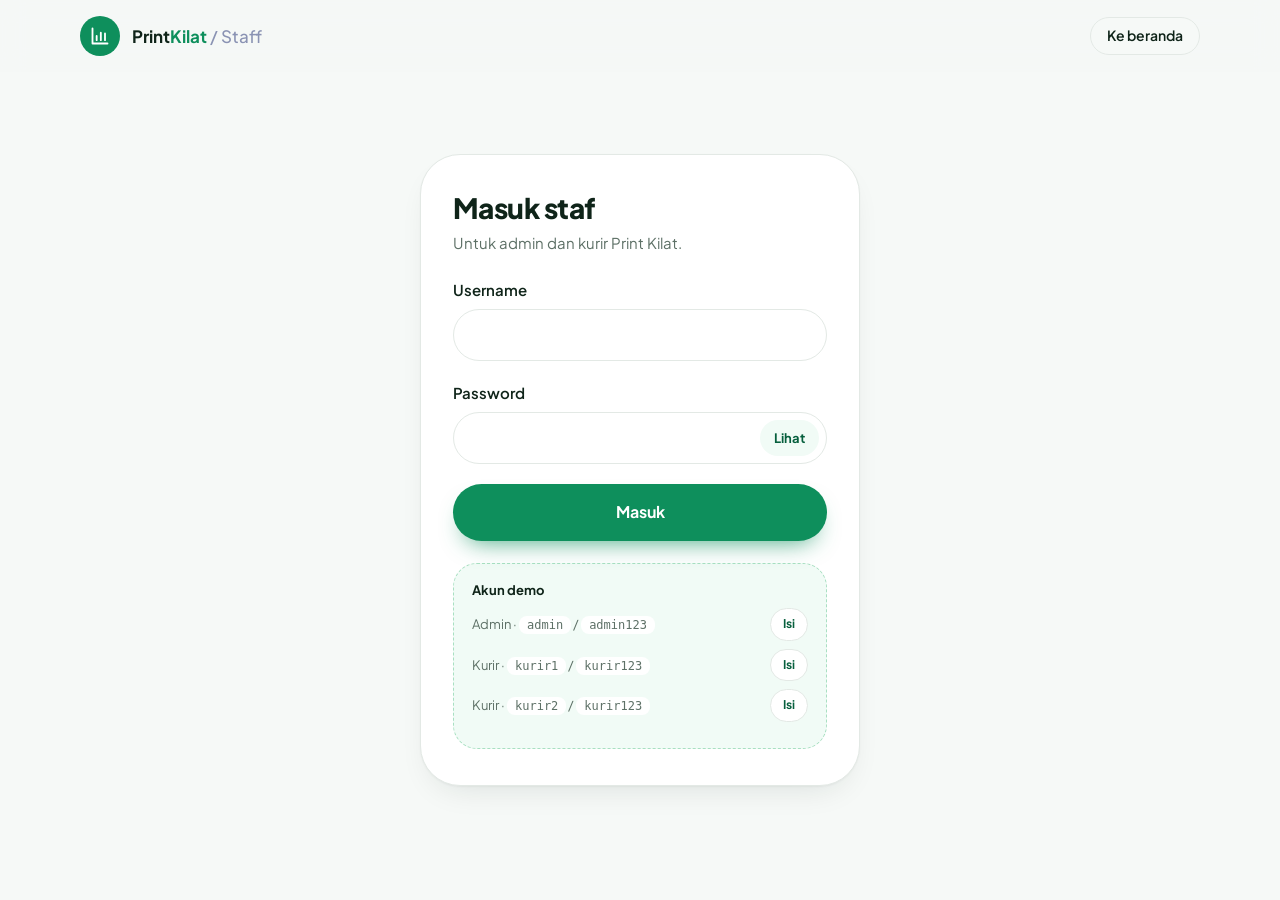
==== commit 378e594d: "update feature from feedback" ====
--- a/admin.html
+++ b/admin.html
@@ -14,7 +14,7 @@
     />
     <link rel="stylesheet" href="css/style.css" />
     <link rel="stylesheet" href="css/staff.css" />
-    <title>Dashboard admin — Print Kilat</title>
+    <title>Dashboard Admin - Print Kilat</title>
     <script src="js/config.js"></script>
     <script src="js/auth.js"></script>
     <script>
@@ -27,36 +27,17 @@
         <a class="staff-brand" href="admin.html"
           ><span class="staff-mark"
             ><svg
-              width="54"
-              height="47"
-              viewBox="0 0 54 47"
+              width="20"
+              height="20"
+              viewBox="0 0 24 24"
               fill="none"
-              xmlns="http://www.w3.org/2000/svg"
+              stroke="currentColor"
+              stroke-width="2.2"
+              stroke-linecap="round"
+              stroke-linejoin="round"
+              aria-hidden="true"
             >
-              <path
-                d="M39.0038 42.2586L26.3091 45.6123C15.6298 48.4336 4.55198 42.0997 1.56615 31.4653L0.74669 28.5466C-2.23914 17.9121 3.99767 7.00408 14.677 4.1828L27.3717 0.829096C38.051 -1.99218 49.1288 4.34167 52.1146 14.9762L52.9341 17.8948C55.9199 28.5293 49.6831 39.4373 39.0038 42.2586Z"
-                fill="#008268"
-              />
-              <mask
-                id="mask0_0_1"
-                style="mask-type: luminance"
-                maskUnits="userSpaceOnUse"
-                x="3"
-                y="0"
-                width="48"
-                height="47"
-              >
-                <path
-                  d="M40.3651 1.46393e-05L3.98454 9.9082L13.8927 46.2888L50.2733 36.3806L40.3651 1.46393e-05Z"
-                  fill="white"
-                />
-              </mask>
-              <g mask="url(#mask0_0_1)">
-                <path
-                  d="M15.9728 9.08561C14.7667 9.41401 13.7405 10.2082 13.1199 11.2933C12.4993 12.3784 12.3352 13.6656 12.6637 14.8717L13.9022 19.4192L11.6285 20.0385C10.4224 20.367 9.39616 21.1611 8.77556 22.2462C8.15496 23.3313 7.99087 24.6185 8.31937 25.8246L10.1772 32.646C10.5057 33.8521 11.2998 34.8783 12.3849 35.4988C13.47 36.1194 14.7572 36.2835 15.9633 35.955L18.2371 35.3358L18.8564 37.6096C19.1848 38.8156 19.979 39.8419 21.0641 40.4624C22.1492 41.083 23.4364 41.2471 24.6425 40.9186L38.2852 37.203C39.4913 36.8745 40.5175 36.0804 41.1381 34.9953C41.7586 33.9102 41.9227 32.623 41.5942 31.4169L40.975 29.1431L43.2488 28.5239C44.4549 28.1954 45.4811 27.4012 46.1016 26.3161C46.7222 25.231 46.8863 23.9438 46.5578 22.7378L44.7 15.9164C44.3716 14.7103 43.5774 13.6841 42.4923 13.0635C41.4072 12.443 40.12 12.2789 38.9139 12.6073L36.6401 13.2266L35.4016 8.67901C35.0731 7.47291 34.279 6.44672 33.1939 5.82622C32.1088 5.20562 30.8216 5.04151 29.6155 5.36999L15.9728 9.08561ZM14.9375 14.2524C14.7733 13.6494 14.8553 13.0058 15.1656 12.4632C15.4759 11.9207 15.989 11.5236 16.592 11.3594L30.2348 7.64382C30.8378 7.47952 31.4814 7.56162 32.024 7.87192C32.5665 8.18212 32.9636 8.69521 33.1278 9.29831L34.3663 13.8459L16.176 18.8L14.9375 14.2524ZM20.3076 25.0021C19.1015 25.3306 18.0753 26.1247 17.4548 27.2098C16.8342 28.2949 16.6701 29.5821 16.9986 30.7882L17.6178 33.062L15.344 33.6812C14.741 33.8455 14.0974 33.7634 13.5549 33.4531C13.0123 33.1429 12.6152 32.6298 12.451 32.0267L10.5932 25.2053C10.429 24.6023 10.511 23.9587 10.8213 23.4162C11.1316 22.8736 11.6447 22.4765 12.2477 22.3123L39.5332 14.8811C40.1362 14.7169 40.7798 14.7989 41.3224 15.1092C41.8649 15.4195 42.262 15.9326 42.4262 16.5357L44.284 23.357C44.4483 23.9601 44.3662 24.6037 44.0559 25.1462C43.7457 25.6888 43.2326 26.0858 42.6295 26.2501L40.3557 26.8693L39.7365 24.5955C39.408 23.3895 38.6138 22.3632 37.5287 21.7427C36.4436 21.1221 35.1564 20.958 33.9503 21.2865L20.3076 25.0021ZM37.4627 25.2148L39.3205 32.0362C39.4847 32.6392 39.4026 33.2828 39.0924 33.8254C38.7821 34.3679 38.269 34.765 37.6659 34.9292L24.0232 38.6448C23.4202 38.8091 22.7766 38.727 22.234 38.4167C21.6915 38.1064 21.2944 37.5933 21.1301 36.9903L19.2724 30.1689C19.1081 29.5659 19.1902 28.9223 19.5004 28.3797C19.8107 27.8372 20.3238 27.4401 20.9269 27.2759L34.5696 23.5603C35.1727 23.396 35.8163 23.4781 36.3588 23.7884C36.9014 24.0987 37.2984 24.6118 37.4627 25.2148Z"
-                  fill="white"
-                />
-              </g></svg></span
+              <path d="M3 3v18h18M8 17v-5M13 17V8M18 17v-8" /></svg></span
           ><span class="staff-name">Print<b>Kilat</b> <i>/ Staff</i></span></a
         >
         <div class="staff-user">
@@ -161,6 +142,7 @@
 
     <script src="js/db.js"></script>
     <script src="js/pricing.js"></script>
+    <script src="js/orderview.js"></script>
     <script src="js/admin.js"></script>
   </body>
 </html>
--- a/css/style.css
+++ b/css/style.css
@@ -30,9 +30,8 @@
 }
 
 /* ---------- 2. DASAR ---------- */
-/* Buat gambar di index */
 .image {
-  width: 400px;
+  width: 470px;
   height: 600px;
   border-radius: 20px;
   overflow: hidden;
@@ -143,6 +142,22 @@
   font-size: 19px;
   letter-spacing: -0.02em;
   text-decoration: none;
+}
+.logo-img {
+  height: 40px;
+  width: auto;
+  max-width: 180px;
+  object-fit: contain;
+}
+/* Logo kamu sudah memuat tulisan "Print Kilat"? Hapus tanda komentar pada baris di bawah: */
+/* .logo-text { display: none; } */
+.logo-mark {
+  width: 38px;
+  height: 38px;
+  border-radius: 12px;
+  background: var(--green-600);
+  display: grid;
+  place-items: center;
 }
 .nav {
   display: flex;
@@ -500,10 +515,20 @@
   padding: 28px 20px 8px;
   overflow: hidden;
 }
-.hero-art .image {
+.hero-art image {
   width: 100%;
   height: auto;
 }
+/* Gambar penuh sampai ke tepi kotak? Tambahkan class "is-full" pada <div class="hero-art">*/
+.hero-art.is-full {
+  padding: 20;
+}
+
+.hero-art.is-full img {
+  aspect-ratio: 1 / 1;
+  object-fit: cover;
+}
+
 .art-chip {
   position: absolute;
   background: #fff;
@@ -523,34 +548,12 @@
   background: var(--green-500);
 }
 .art-chip.c1 {
-  top: 26px;
-  left: 22px;
+  top: 50px;
+  left: 50px;
 }
 .art-chip.c2 {
-  bottom: 34px;
-  right: 22px;
-}
-.paper-feed {
-  animation: feed 5s ease-in-out infinite;
-  transform-box: fill-box;
-}
-@keyframes feed {
-  0% {
-    transform: translateY(90px);
-    opacity: 0;
-  }
-  8% {
-    opacity: 1;
-  }
-  58%,
-  86% {
-    transform: translateY(0);
-    opacity: 1;
-  }
-  100% {
-    transform: translateY(-14px);
-    opacity: 0;
-  }
+  bottom: 50px;
+  right: 50px;
 }
 
 .section {
@@ -702,12 +705,7 @@
 .cta-band .btn:hover {
   background: var(--mint-100);
 }
-.site-footer {
-  padding: 40px 0 56px;
-  color: var(--muted);
-  font-size: 14px;
-  text-align: center;
-}
+/* footer: lihat bagian 9 */
 
 @media (max-width: 900px) {
   .hero {
@@ -1464,3 +1462,521 @@
   font-weight: 700;
   margin-bottom: 24px;
 }
+
+/* ---------- 7. PEMESANAN: banyak file, rentang halaman, keamanan ---------- */
+.file-list {
+  display: grid;
+  gap: 14px;
+  margin-top: 18px;
+}
+.file-list:empty {
+  display: none;
+}
+.file-card {
+  border: 1px solid var(--line);
+  border-radius: 24px;
+  overflow: hidden;
+  background: #fff;
+  transition:
+    border-color 0.15s,
+    box-shadow 0.15s;
+}
+.file-card.is-active {
+  border-color: var(--green-500);
+  box-shadow: 0 0 0 3px rgba(22, 165, 106, 0.14);
+}
+.file-body {
+  padding: 16px 18px 18px;
+  display: grid;
+  gap: 12px;
+}
+.file-body .preview-note {
+  padding: 0;
+  margin: 0;
+}
+.file-body .pages-edit {
+  justify-self: start;
+}
+.range-row label {
+  display: block;
+  font-weight: 600;
+  font-size: 14px;
+  margin-bottom: 8px;
+}
+.range-ctl {
+  display: flex;
+  gap: 8px;
+}
+.range-ctl .input {
+  height: 46px;
+  font-size: 14px;
+}
+.chip-btn {
+  flex: none;
+  border: 1.5px solid var(--line);
+  background: #fff;
+  border-radius: 999px;
+  padding: 0 16px;
+  font-weight: 700;
+  font-size: 13px;
+  color: var(--green-800);
+  cursor: pointer;
+}
+.chip-btn:hover {
+  background: var(--mint-50);
+  border-color: var(--mint-300);
+}
+.icon-btn {
+  width: 36px;
+  height: 36px;
+  flex: none;
+  border-radius: 50%;
+  border: 1px solid var(--line);
+  background: #fff;
+  font-size: 20px;
+  line-height: 1;
+  color: var(--muted);
+  cursor: pointer;
+}
+.icon-btn:hover {
+  background: var(--danger-bg);
+  color: var(--danger);
+  border-color: #f3c9b6;
+}
+.card-preview {
+  border: 1px solid var(--line);
+  border-radius: 20px;
+  overflow: hidden;
+}
+.card-preview .preview-bottom {
+  border-top: 1px solid var(--line);
+}
+
+.file-tabs {
+  display: flex;
+  flex-wrap: wrap;
+  gap: 8px;
+}
+.tabs-wrap {
+  margin-bottom: 20px;
+}
+.tab {
+  border: 1.5px solid var(--line);
+  background: #fff;
+  border-radius: 999px;
+  padding: 8px 16px;
+  font-size: 14px;
+  font-weight: 600;
+  color: var(--muted);
+  cursor: pointer;
+  max-width: 100%;
+}
+.tab:hover {
+  background: var(--mint-50);
+}
+.tab[aria-pressed="true"] {
+  background: var(--green-600);
+  border-color: var(--green-600);
+  color: #fff;
+}
+.apply-row {
+  margin-top: 18px;
+}
+
+.lines dt {
+  min-width: 0;
+  overflow: hidden;
+  text-overflow: ellipsis;
+  white-space: nowrap;
+}
+
+.trust-card {
+  background: #fff;
+  border: 1px solid var(--line);
+  border-radius: 28px;
+  padding: 20px 22px;
+  font-size: 13px;
+  color: var(--muted);
+}
+.trust-title {
+  display: flex;
+  align-items: center;
+  gap: 8px;
+  font-weight: 800;
+  font-size: 15px;
+  color: var(--green-800);
+  margin-bottom: 10px;
+}
+.trust-card ul {
+  margin: 0 0 12px;
+  padding-left: 18px;
+  display: grid;
+  gap: 8px;
+}
+.trust-card li strong {
+  color: var(--ink);
+}
+.trust-card a {
+  font-weight: 700;
+  color: var(--green-700);
+  text-decoration: none;
+}
+.trust-card a:hover {
+  text-decoration: underline;
+}
+
+/* ---------- 8. KODE SERAH TERIMA & HALAMAN KEAMANAN ---------- */
+.code-card {
+  background: var(--mint-100);
+  border-color: var(--mint-200);
+}
+.code-card p.explain {
+  font-size: 13px;
+  color: var(--muted);
+  margin-top: 6px;
+}
+.code-digits {
+  display: flex;
+  gap: 10px;
+  margin-top: 12px;
+}
+.code-digits span {
+  width: 52px;
+  height: 64px;
+  border-radius: 18px;
+  background: #fff;
+  border: 1.5px solid var(--mint-300);
+  display: grid;
+  place-items: center;
+  font-size: 30px;
+  font-weight: 800;
+  color: var(--green-800);
+  font-variant-numeric: tabular-nums;
+}
+.code-card.is-used .code-digits span {
+  opacity: 0.45;
+}
+
+.doc-page {
+  max-width: 820px;
+  padding: 12px 0 72px;
+}
+.doc-page h1 {
+  font-size: clamp(30px, 5vw, 44px);
+  font-weight: 800;
+  letter-spacing: -0.03em;
+}
+.doc-page .lead {
+  margin: 12px 0 32px;
+  color: var(--muted);
+  font-size: 18px;
+  max-width: 60ch;
+}
+.doc-page h2 {
+  font-size: 24px;
+  font-weight: 800;
+  margin: 44px 0 14px;
+}
+.sec-grid {
+  display: grid;
+  grid-template-columns: repeat(3, 1fr);
+  gap: 16px;
+}
+.sec-grid .card {
+  padding: 22px;
+  border-radius: 28px;
+}
+.sec-grid h3 {
+  font-size: 17px;
+  font-weight: 800;
+  margin: 12px 0 6px;
+}
+.sec-grid p {
+  font-size: 14px;
+  color: var(--muted);
+}
+.badge-live,
+.badge-plan {
+  display: inline-block;
+  font-size: 12px;
+  font-weight: 700;
+  padding: 3px 12px;
+  border-radius: 999px;
+}
+.badge-live {
+  background: var(--mint-100);
+  color: var(--green-800);
+}
+.badge-plan {
+  background: #fff4de;
+  color: #8a5a00;
+}
+.check-list {
+  list-style: none;
+  margin: 0;
+  padding: 0;
+  display: grid;
+  gap: 10px;
+}
+.check-list li {
+  background: #fff;
+  border: 1px solid var(--line);
+  border-radius: 22px;
+  padding: 14px 18px;
+  display: grid;
+  grid-template-columns: auto 1fr;
+  gap: 6px 14px;
+  align-items: start;
+  font-size: 15px;
+}
+.check-list li b {
+  display: block;
+}
+.check-list li span.desc {
+  color: var(--muted);
+  font-size: 14px;
+  grid-column: 2;
+}
+.steps-inline {
+  counter-reset: s;
+  list-style: none;
+  padding: 0;
+  margin: 0;
+  display: grid;
+  gap: 10px;
+}
+.steps-inline li {
+  counter-increment: s;
+  background: #fff;
+  border: 1px solid var(--line);
+  border-radius: 22px;
+  padding: 14px 18px 14px 64px;
+  position: relative;
+  font-size: 15px;
+}
+.steps-inline li::before {
+  content: counter(s);
+  position: absolute;
+  left: 18px;
+  top: 12px;
+  width: 32px;
+  height: 32px;
+  border-radius: 50%;
+  background: var(--green-600);
+  color: #fff;
+  font-weight: 800;
+  display: grid;
+  place-items: center;
+}
+.honest {
+  background: #fff9ec;
+  border: 1px solid #f1deb0;
+  border-radius: 28px;
+  padding: 22px 24px;
+  font-size: 15px;
+}
+.honest ul {
+  margin: 10px 0 0;
+  padding-left: 20px;
+  display: grid;
+  gap: 6px;
+  color: #5b4a1b;
+}
+@media (max-width: 760px) {
+  .sec-grid {
+    grid-template-columns: 1fr;
+  }
+}
+
+/* ---------- 9. FOOTER ---------- */
+.site-footer {
+  margin-top: 56px;
+}
+.kf-nojs {
+  padding: 32px 0;
+  text-align: center;
+  color: var(--muted);
+  font-size: 14px;
+}
+
+.kf-top {
+  background: var(--ink);
+  color: #fff;
+  border-radius: 44px 44px 0 0;
+  padding: 56px 0 40px;
+}
+.kf-cols {
+  display: grid;
+  grid-template-columns: repeat(3, 1fr);
+  gap: 20px 56px;
+}
+.kf-col h3 {
+  font-size: 22px;
+  font-weight: 800;
+  letter-spacing: -0.01em;
+  padding-bottom: 14px;
+  margin-bottom: 14px;
+  border-bottom: 1px solid rgba(255, 255, 255, 0.2);
+}
+.kf-col ul {
+  list-style: none;
+  margin: 0;
+  padding: 0;
+  display: grid;
+  gap: 4px;
+}
+.kf-col a,
+.kf-col span {
+  display: inline-block;
+  padding: 7px 0;
+  color: var(--mint-300);
+  font-size: 16px;
+  text-decoration: none;
+  transition: color 0.15s;
+}
+.kf-col a:hover {
+  color: #fff;
+  text-decoration: underline;
+  text-underline-offset: 4px;
+}
+.kf-top :focus-visible {
+  outline-color: var(--mint-300);
+  border-radius: 6px;
+}
+
+.kf-cta {
+  display: flex;
+  flex-wrap: wrap;
+  align-items: center;
+  gap: 16px 24px;
+  margin-top: 44px;
+  padding-top: 32px;
+  border-top: 1px solid rgba(255, 255, 255, 0.14);
+}
+.kf-cta-icon {
+  width: 60px;
+  height: 48px;
+  border-radius: 16px;
+  border: 2px solid var(--green-500);
+  color: var(--green-500);
+  display: grid;
+  place-items: center;
+  flex: none;
+}
+.kf-cta p {
+  font-size: 18px;
+  font-weight: 600;
+}
+.kf-cta .btn-primary {
+  background: var(--green-500);
+  box-shadow: none;
+  color: var(--ink);
+}
+.kf-cta .btn-primary:hover {
+  background: var(--mint-300);
+}
+.kf-follow {
+  margin-left: auto;
+  display: flex;
+  align-items: center;
+  gap: 16px;
+  color: rgba(255, 255, 255, 0.7);
+  font-size: 15px;
+}
+.kf-follow ul {
+  list-style: none;
+  display: flex;
+  gap: 10px;
+  margin: 0;
+  padding: 0;
+}
+.kf-follow a {
+  width: 42px;
+  height: 42px;
+  border-radius: 50%;
+  display: grid;
+  place-items: center;
+  color: rgba(255, 255, 255, 0.85);
+  border: 1px solid rgba(255, 255, 255, 0.22);
+  transition:
+    background 0.15s,
+    color 0.15s;
+}
+.kf-follow a:hover {
+  background: var(--green-500);
+  border-color: var(--green-500);
+  color: var(--ink);
+}
+
+.kf-bottom {
+  background: #fff;
+  border-top: 1px solid var(--line);
+  padding: 24px 0 28px;
+}
+.kf-bottom .container {
+  display: flex;
+  flex-wrap: wrap;
+  align-items: center;
+  gap: 12px 28px;
+}
+.kf-bottom .logo {
+  font-size: 17px;
+}
+.kf-bottom .logo-img {
+  height: 32px;
+}
+.kf-legal {
+  list-style: none;
+  margin: 0;
+  padding: 0;
+  display: flex;
+  flex-wrap: wrap;
+  gap: 4px 0;
+}
+.kf-legal li + li::before {
+  content: "|";
+  color: var(--line);
+  margin: 0 12px;
+}
+.kf-legal a {
+  color: var(--muted);
+  font-size: 15px;
+  text-decoration: none;
+}
+.kf-legal a:hover {
+  color: var(--green-700);
+  text-decoration: underline;
+  text-underline-offset: 4px;
+}
+.kf-copy {
+  flex-basis: 100%;
+  font-size: 13px;
+  color: var(--hint);
+}
+
+@media (max-width: 900px) {
+  .kf-cols {
+    grid-template-columns: 1fr 1fr;
+    gap: 32px 32px;
+  }
+}
+@media (max-width: 600px) {
+  .kf-top {
+    border-radius: 32px 32px 0 0;
+    padding: 40px 0 32px;
+  }
+  .kf-cols {
+    grid-template-columns: 1fr;
+    gap: 28px;
+  }
+  .kf-col h3 {
+    font-size: 20px;
+  }
+  .kf-follow {
+    margin-left: 0;
+    flex-basis: 100%;
+  }
+  .kf-cta .btn-primary {
+    width: 100%;
+  }
+}
--- a/css/staff.css
+++ b/css/staff.css
@@ -15,6 +15,15 @@
   text-decoration: none;
   font-weight: 700;
   font-size: 17px;
+}
+.staff-mark {
+  width: 40px;
+  height: 40px;
+  border-radius: 50%;
+  background: var(--green-600);
+  color: #fff;
+  display: grid;
+  place-items: center;
 }
 .staff-name b {
   color: var(--green-600);
@@ -616,3 +625,41 @@
   color: var(--hint);
   font-weight: 500;
 }
+
+/* ---------- kurir: daftar file & kode serah terima ---------- */
+.task-files {
+  list-style: none;
+  margin: 0;
+  padding: 0;
+  display: grid;
+  gap: 8px;
+}
+.task-files li {
+  background: #fff;
+  border-radius: 18px;
+  padding: 10px 16px;
+  display: grid;
+  gap: 2px;
+  font-size: 14px;
+}
+.task-files li strong {
+  overflow-wrap: anywhere;
+}
+.task-files li span {
+  color: var(--muted);
+  font-size: 13px;
+}
+.code-row {
+  display: grid;
+  gap: 6px;
+}
+.code-row label {
+  font-size: 13px;
+  font-weight: 700;
+}
+.code-row .input {
+  max-width: 180px;
+  letter-spacing: 0.3em;
+  font-weight: 800;
+  text-align: center;
+}
